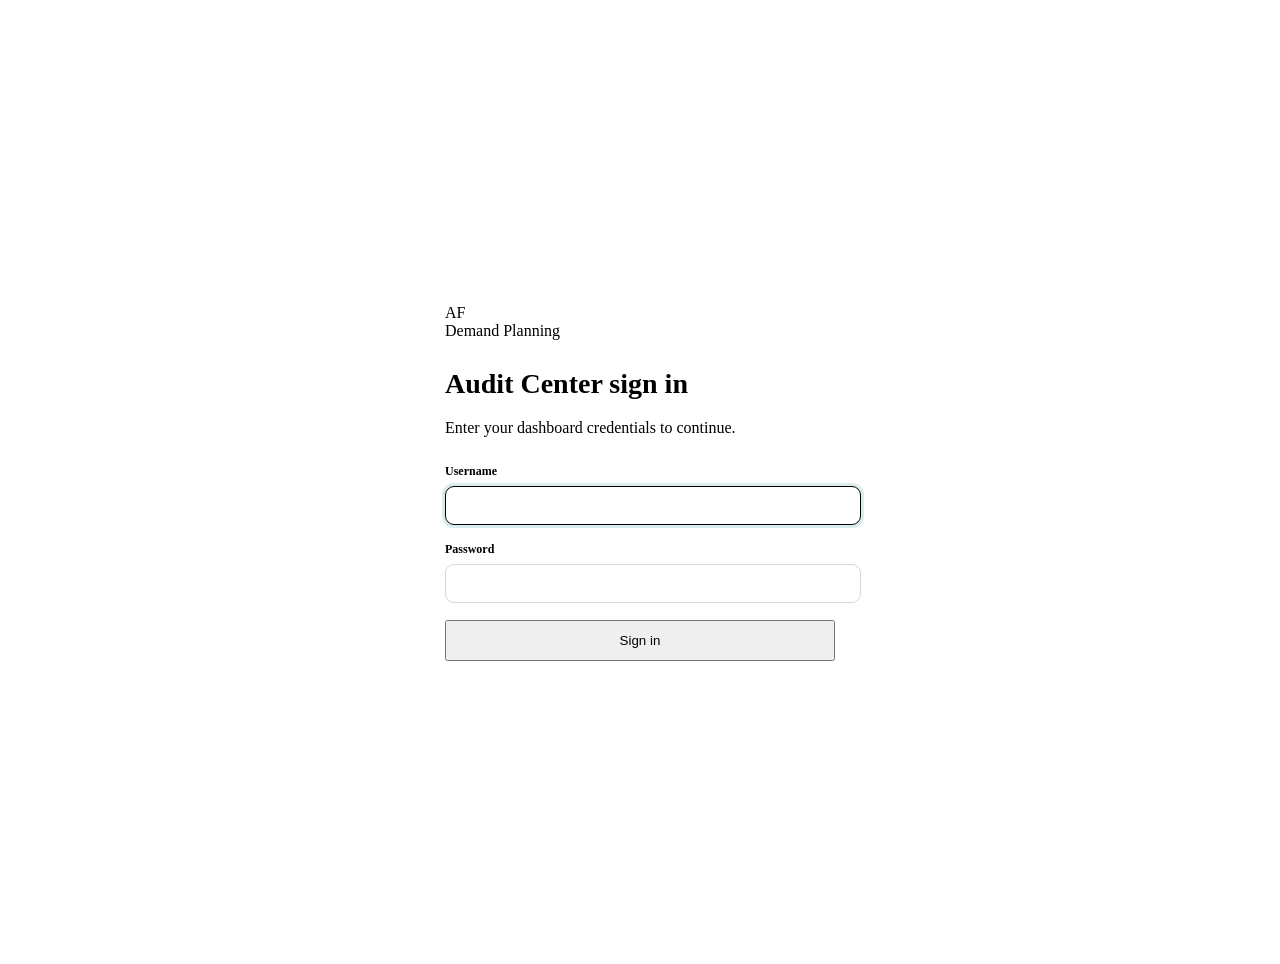
==== login.html @ 68187589 "Connect audit dashboard to snapshot APIs" ====
<!doctype html>
<html lang="en">
<head>
  <meta charset="utf-8">
  <meta name="viewport" content="width=device-width, initial-scale=1">
  <link rel="icon" href="data:,">
  <title>Sign In | Demand Planning Audit Center</title>
  <link rel="stylesheet" href="shared.css">
  <style>
    body {
      min-height: 100vh;
      display: grid;
      place-items: center;
      padding: 24px;
    }
    .login-card {
      width: min(100%, 390px);
      padding: 32px;
    }
    .login-brand { margin-bottom: 28px; }
    .login-brand .brand { min-width: 0; }
    .login-card h1 { margin-bottom: 8px; font-size: 28px; }
    .login-copy { margin-bottom: 24px; color: var(--muted); line-height: 1.5; }
    .login-form { display: grid; gap: 17px; }
    .field { display: grid; gap: 7px; }
    .field label { font-size: 12px; font-weight: 800; }
    .field input {
      width: 100%;
      border: 1px solid #cdd9de;
      border-radius: 9px;
      padding: 11px 12px;
      color: var(--ink);
      background: #fff;
    }
    .field input:focus {
      outline: 3px solid rgba(11, 127, 130, 0.15);
      border-color: var(--teal);
    }
    .login-form .button { width: 100%; padding: 11px 14px; }
    .login-error {
      margin: -4px 0 0;
      padding: 10px 12px;
      border-radius: 8px;
      color: var(--red);
      background: var(--red-soft);
      font-size: 12px;
      font-weight: 700;
    }
  </style>
</head>
<body>
  <main class="login-card card" aria-labelledby="loginTitle">
    <div class="login-brand">
      <div class="brand"><div class="brand-mark">AF</div><div class="brand-name">Demand Planning</div></div>
    </div>
    <h1 id="loginTitle">Audit Center sign in</h1>
    <p class="login-copy">Enter your dashboard credentials to continue.</p>
    <form class="login-form" id="loginForm">
      <div class="field">
        <label for="username">Username</label>
        <input id="username" name="username" type="text" autocomplete="username" required autofocus>
      </div>
      <div class="field">
        <label for="password">Password</label>
        <input id="password" name="password" type="password" autocomplete="current-password" required>
      </div>
      <p class="login-error" id="loginError" role="alert" hidden>Invalid username or password.</p>
      <button class="button primary" type="submit">Sign in</button>
    </form>
  </main>

  <script src="config.js"></script>
  <script src="audit-api.js"></script>
  <script>
    if (window.AuditDashboardApi.hasSession()) {
      window.location.replace("index.html");
    }

    document.getElementById("loginForm").addEventListener("submit", async event => {
      event.preventDefault();
      const username = document.getElementById("username").value.trim();
      const password = document.getElementById("password").value;
      const errorMessage = document.getElementById("loginError");
      const submitButton = event.currentTarget.querySelector("button[type='submit']");
      errorMessage.hidden = true;
      submitButton.disabled = true;
      submitButton.textContent = "Signing in...";

      try {
        await window.AuditDashboardApi.login(username, password);
        window.location.replace("index.html");
      } catch (error) {
        errorMessage.textContent = error.message || "Unable to sign in.";
        errorMessage.hidden = false;
        document.getElementById("password").value = "";
        document.getElementById("password").focus();
      } finally {
        submitButton.disabled = false;
        submitButton.textContent = "Sign in";
      }
    });
  </script>
</body>
</html>
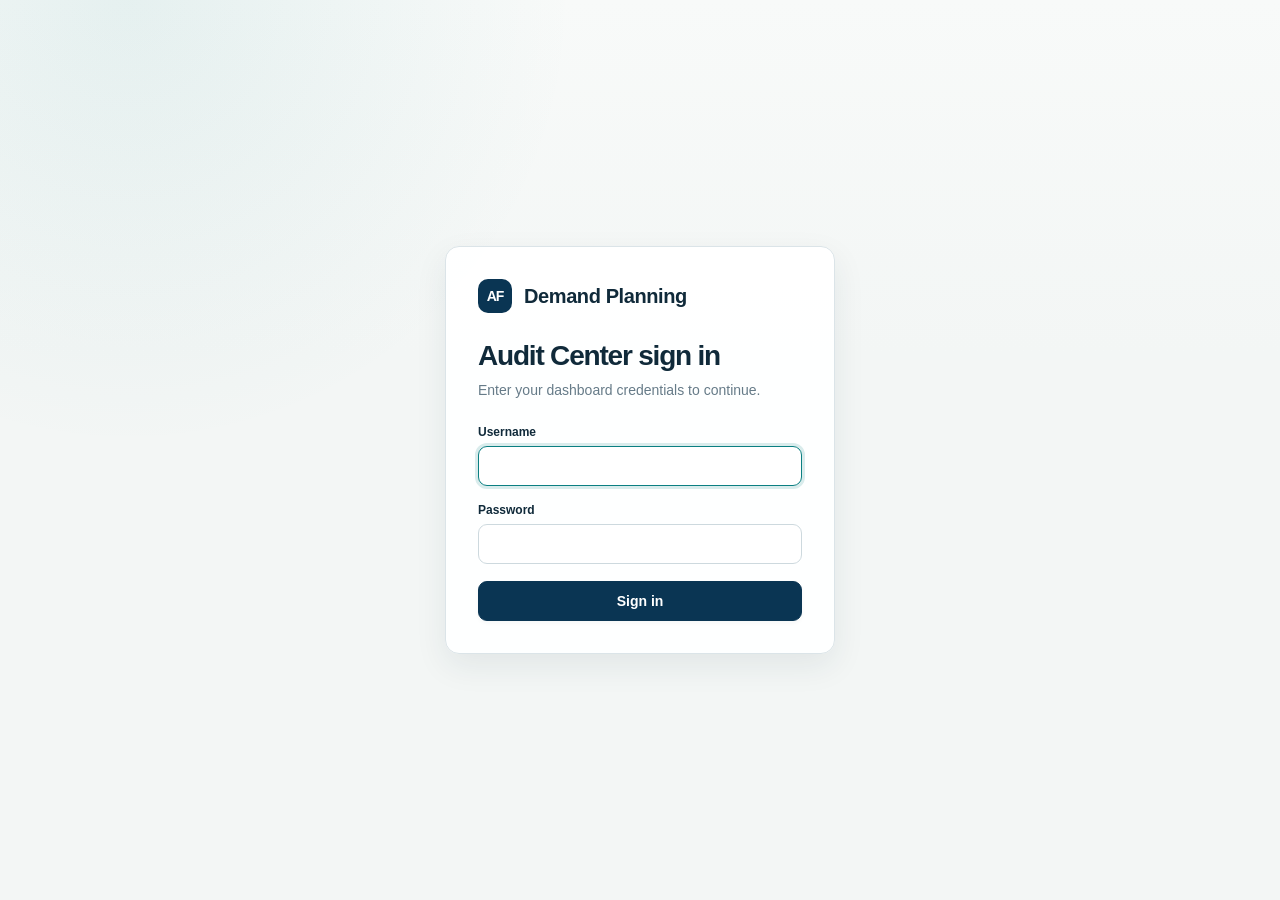
==== commit 4dc03b15: "Streamline audit dashboard deployment" ====
--- a/login.html
+++ b/login.html
@@ -5,7 +5,7 @@
   <meta name="viewport" content="width=device-width, initial-scale=1">
   <link rel="icon" href="data:,">
   <title>Sign In | Demand Planning Audit Center</title>
-  <link rel="stylesheet" href="shared.css">
+  <link rel="stylesheet" href="assets/css/shared.css">
   <style>
     body {
       min-height: 100vh;
@@ -69,8 +69,8 @@
     </form>
   </main>
 
-  <script src="config.js"></script>
-  <script src="audit-api.js"></script>
+  <script src="assets/js/config.js"></script>
+  <script src="assets/js/audit-api.js"></script>
   <script>
     if (window.AuditDashboardApi.hasSession()) {
       window.location.replace("index.html");
--- a/assets/css/shared.css
+++ b/assets/css/shared.css
@@ -0,0 +1,128 @@
+/* Shared visual foundation for the Audit Dashboard pages. */
+:root {
+  --ink: #102a3a;
+  --muted: #667b88;
+  --navy: #0a3553;
+  --blue: #2468d8;
+  --teal: #0b7f82;
+  --teal-soft: #dff1ee;
+  --orange: #df8a2f;
+  --orange-soft: #fff0dc;
+  --red: #b84f4a;
+  --red-soft: #f8e5e2;
+  --line: #dbe4e8;
+  --canvas: #f3f6f5;
+  --paper: #ffffff;
+  --shadow: 0 12px 32px rgba(27, 55, 70, 0.08);
+}
+
+* { box-sizing: border-box; }
+
+body {
+  margin: 0;
+  overflow-x: hidden;
+  color: var(--ink);
+  background:
+    radial-gradient(circle at 10% 0%, rgba(11, 127, 130, 0.08), transparent 28rem),
+    linear-gradient(180deg, #f8faf9 0, var(--canvas) 22rem);
+  font-family: "Aptos", "Trebuchet MS", sans-serif;
+  font-size: 14px;
+}
+
+button, input, select { font: inherit; }
+button { color: inherit; }
+
+.app-shell { min-height: 100vh; }
+
+.topbar {
+  height: 68px;
+  display: flex;
+  align-items: center;
+  padding: 0 34px;
+  gap: 34px;
+  background: rgba(255, 255, 255, 0.94);
+  border-bottom: 1px solid var(--line);
+  backdrop-filter: blur(14px);
+}
+
+.brand { display: flex; align-items: center; gap: 12px; min-width: 250px; }
+.brand-mark {
+  width: 34px; height: 34px; display: grid; place-items: center;
+  border-radius: 10px; background: var(--navy); color: #fff; font-weight: 800;
+  letter-spacing: -1px;
+}
+.brand-name { font-size: 20px; font-weight: 750; letter-spacing: -0.4px; }
+.current-section { color: var(--teal); font-weight: 800; }
+.user-menu { margin-left: auto; display: flex; align-items: center; gap: 12px; }
+.user { font-weight: 700; }
+.logout-button {
+  border: 0;
+  padding: 5px 0;
+  color: var(--muted);
+  background: transparent;
+  cursor: pointer;
+  font-size: 12px;
+  font-weight: 700;
+}
+.logout-button:hover { color: var(--navy); }
+
+.page { width: min(1540px, calc(100% - 48px)); max-width: 100%; margin: 0 auto; padding: 28px 0 46px; }
+.eyebrow { color: var(--teal); text-transform: uppercase; letter-spacing: 1.4px; font-size: 11px; font-weight: 800; }
+h1, h2, h3, p { margin-top: 0; }
+h1 { margin-bottom: 8px; font-size: clamp(27px, 3vw, 38px); line-height: 1.08; letter-spacing: -1.2px; }
+.lead { color: var(--muted); font-size: 15px; line-height: 1.5; max-width: 760px; margin-bottom: 0; }
+
+.button {
+  border: 1px solid var(--line); background: #fff; border-radius: 9px;
+  padding: 9px 13px; font-weight: 700; cursor: pointer; box-shadow: 0 2px 4px rgba(17, 45, 60, .04);
+}
+.button.primary { background: var(--navy); border-color: var(--navy); color: #fff; }
+.button:hover { transform: translateY(-1px); }
+
+.tabs { display: flex; gap: 4px; border-bottom: 1px solid var(--line); }
+.tab {
+  border: 0; background: transparent; padding: 13px 17px; color: var(--muted);
+  font-weight: 700; cursor: pointer; border-bottom: 3px solid transparent;
+}
+.tab.active { color: var(--navy); border-color: var(--teal); }
+
+.card {
+  background: rgba(255,255,255,.96); border: 1px solid var(--line); border-radius: 14px;
+  box-shadow: var(--shadow);
+}
+.card-title { display: flex; justify-content: space-between; gap: 12px; align-items: flex-start; }
+.card-title h2, .card-title h3 { margin: 0; letter-spacing: -0.25px; }
+.card-title h2 { font-size: 18px; }
+.card-title h3 { font-size: 15px; }
+.caption { color: var(--muted); font-size: 12px; margin-top: 4px; }
+.pill {
+  display: inline-flex; align-items: center; gap: 6px; border-radius: 999px;
+  padding: 5px 9px; font-size: 11px; font-weight: 800; white-space: nowrap;
+}
+.pill.teal { background: var(--teal-soft); color: #176a68; }
+.pill.orange { background: var(--orange-soft); color: #9a5a16; }
+.pill.red { background: var(--red-soft); color: #93413c; }
+.pill.gray { background: #edf1f3; color: #526873; }
+
+.sr-only { position: absolute; width: 1px; height: 1px; overflow: hidden; clip: rect(0,0,0,0); }
+
+@keyframes rise {
+  from { opacity: 0; transform: translateY(10px); }
+  to { opacity: 1; transform: translateY(0); }
+}
+.reveal { animation: rise .45s ease both; }
+.delay-1 { animation-delay: .06s; }
+.delay-2 { animation-delay: .12s; }
+.delay-3 { animation-delay: .18s; }
+
+@media (max-width: 980px) {
+  .topbar { padding: 0 18px; gap: 16px; }
+  .brand { min-width: auto; }
+  .brand-name { display: none; }
+  .page { width: min(100% - 28px, 1540px); }
+}
+
+@media (max-width: 680px) {
+  .topbar { height: 58px; }
+  .page { width: 100%; padding: 20px 14px 46px; }
+}
